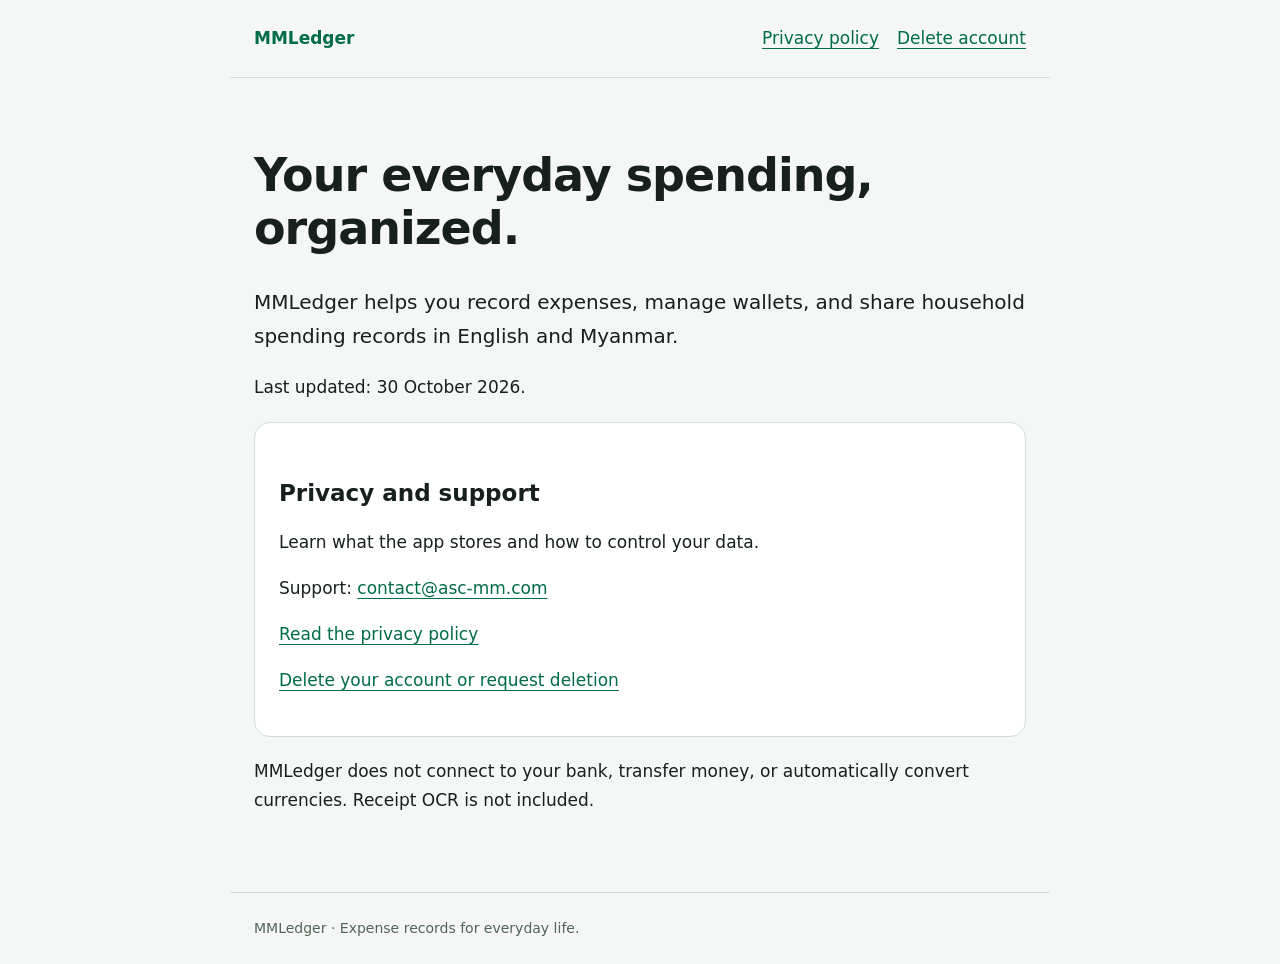
==== index.html @ f9d49311 "Publish MMLedger support, privacy and account deletion pages" ====
<!doctype html>
<html lang="en">
<head>
<meta charset="utf-8">
<meta name="viewport" content="width=device-width,initial-scale=1">
<meta name="description" content="MMLedger privacy, support, and account-deletion information.">
<title>Support — MMLedger</title>
<link rel="stylesheet" href="style.css">
</head>
<body>
<header>
<a class="brand" href="index.html">MMLedger</a>
<nav aria-label="Main navigation">
<a href="privacy.html">Privacy policy</a>
<a href="delete-account.html">Delete account</a>
</nav>
</header>
<main>
<h1>Your everyday spending, organized.</h1>
<p class="intro">MMLedger helps you record expenses, manage wallets, and share household spending records in English and Myanmar.</p>
<p>Last updated: 30 October 2026.</p>
<section class="card">
<h2>Privacy and support</h2>
<p>Learn what the app stores and how to control your data.</p>
<p>Support: <a href="mailto:contact@asc-mm.com">contact@asc-mm.com</a></p>
<p>
<a href="privacy.html">Read the privacy policy</a>
</p>
<p>
<a href="delete-account.html">Delete your account or request deletion</a>
</p>
</section>
<p>MMLedger does not connect to your bank, transfer money, or automatically convert currencies. Receipt OCR is not included.</p>
</main>
<footer>MMLedger · Expense records for everyday life.</footer>
</body>
</html>
---- style.css ----
*{box-sizing:border-box}body{margin:0;background:#f4f7f5;color:#17201c;font:17px/1.7 system-ui,-apple-system,sans-serif}header,main,footer{max-width:820px;margin:auto;padding:24px}header{display:flex;justify-content:space-between;gap:24px;border-bottom:1px solid #d2ddd6}a{color:#006c49;text-underline-offset:4px}nav{display:flex;gap:18px;flex-wrap:wrap}.brand{font-weight:800;text-decoration:none}main{padding-top:40px;padding-bottom:60px}h1{font-size:clamp(32px,6vw,46px);line-height:1.15;letter-spacing:-1px}h2{font-size:23px;margin-top:32px;line-height:1.3}.intro{font-size:20px}.notice{padding:16px 20px;background:#fff4d6;border-left:4px solid #a66b00;border-radius:8px}.card{padding:24px;margin:20px 0;background:white;border:1px solid #d2ddd6;border-radius:16px}footer{border-top:1px solid #d2ddd6;font-size:14px;color:#53645a}button{font:inherit;padding:12px 20px;border-radius:10px;border:0;background:#006c49;color:white}button:disabled{opacity:.6}li{margin:8px 0}@media(max-width:540px){header{flex-direction:column;gap:10px}main{padding-top:24px}}
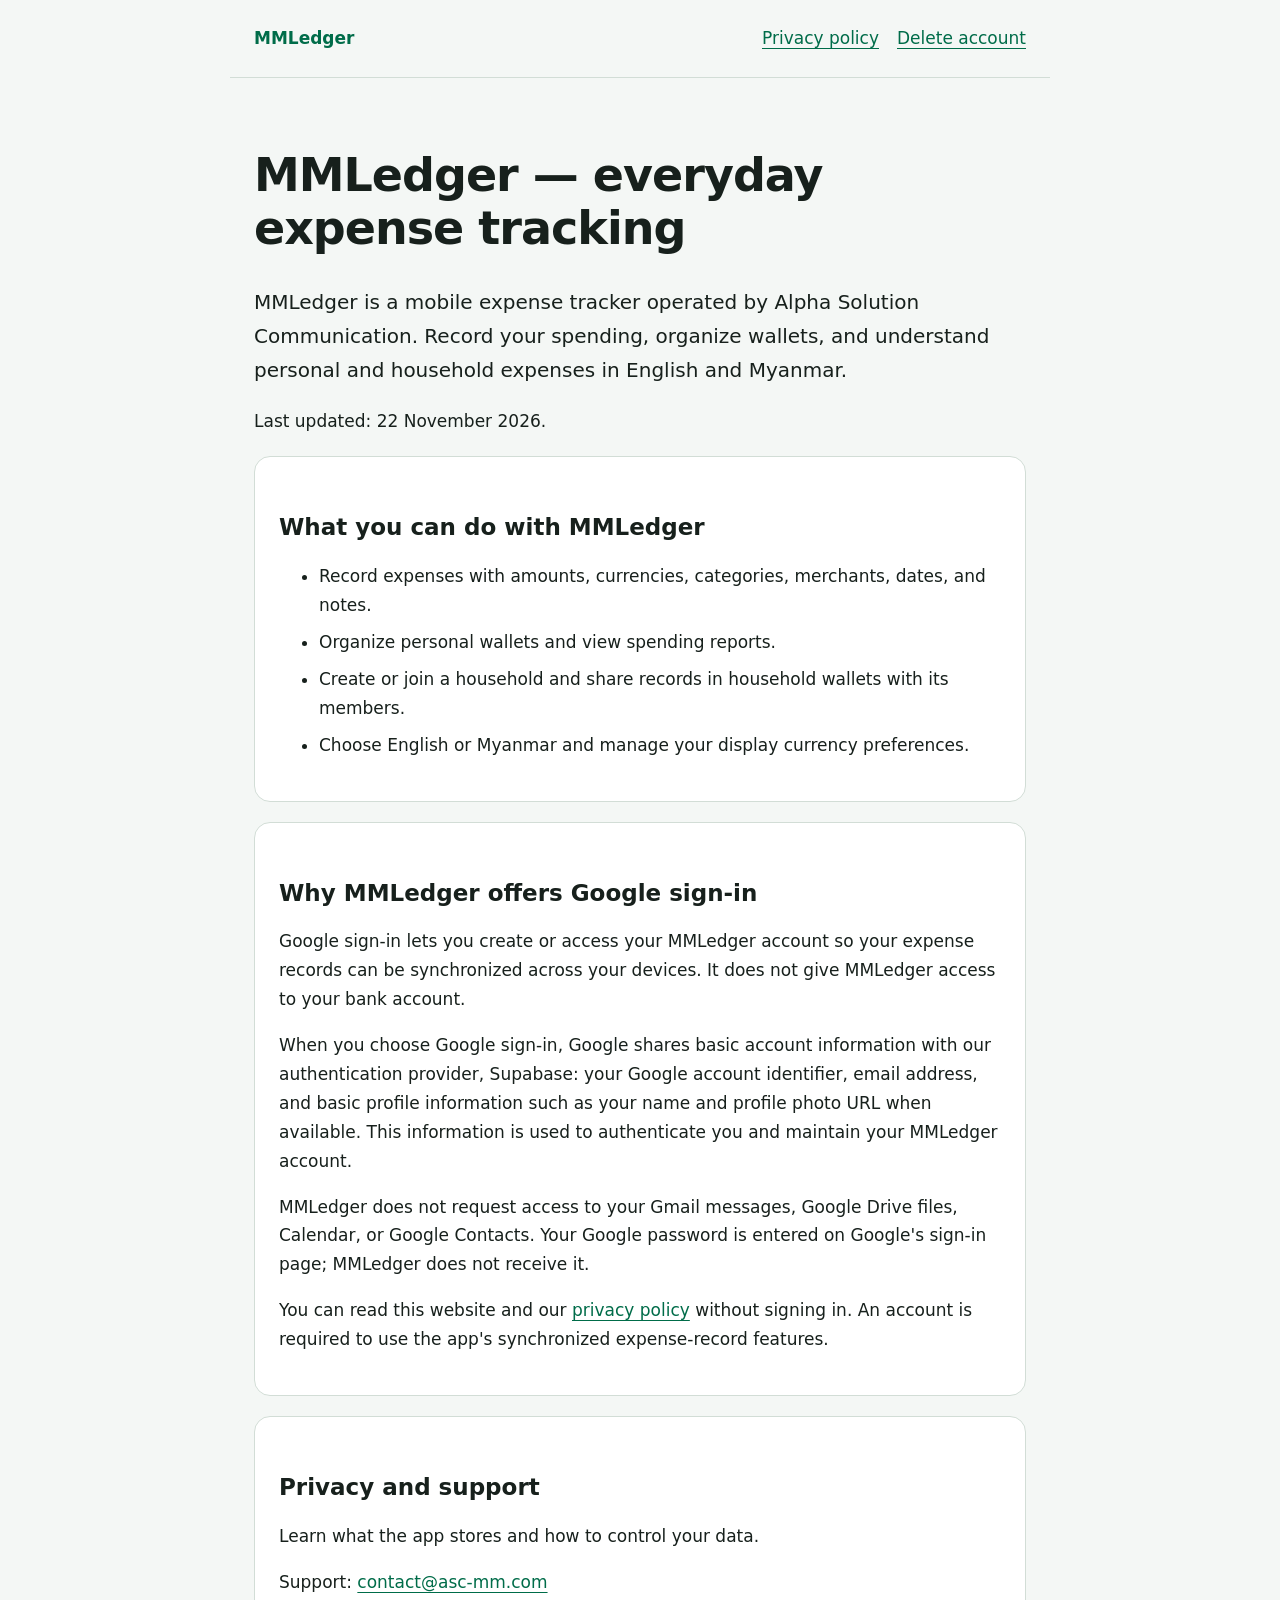
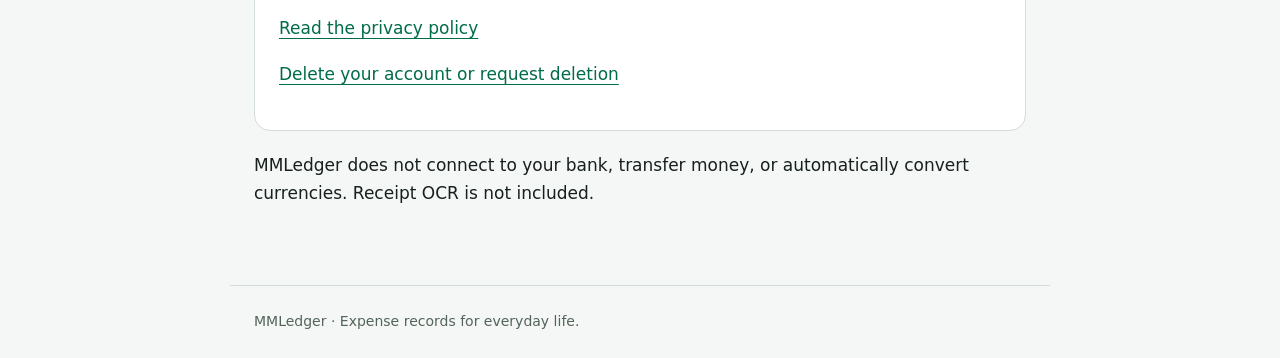
==== commit a25c07ab: "Clarify MMLedger features and Google sign-in purpose for OAuth review" ====
--- a/index.html
+++ b/index.html
@@ -2,9 +2,10 @@
 <html lang="en">
 <head>
 <meta charset="utf-8">
+<meta name="google-site-verification" content="LPqywoXiDWY5h3YkhmbbWKwtJi4KrTmILrT2rCIjcKI" />
 <meta name="viewport" content="width=device-width,initial-scale=1">
 <meta name="description" content="MMLedger privacy, support, and account-deletion information.">
-<title>Support — MMLedger</title>
+<title>MMLedger — Expense tracking, privacy and support</title>
 <link rel="stylesheet" href="style.css">
 </head>
 <body>
@@ -16,9 +17,25 @@
 </nav>
 </header>
 <main>
-<h1>Your everyday spending, organized.</h1>
-<p class="intro">MMLedger helps you record expenses, manage wallets, and share household spending records in English and Myanmar.</p>
-<p>Last updated: 30 October 2026.</p>
+<h1>MMLedger — everyday expense tracking</h1>
+<p class="intro">MMLedger is a mobile expense tracker operated by Alpha Solution Communication. Record your spending, organize wallets, and understand personal and household expenses in English and Myanmar.</p>
+<p>Last updated: 22 November 2026.</p>
+<section class="card">
+<h2>What you can do with MMLedger</h2>
+<ul>
+<li>Record expenses with amounts, currencies, categories, merchants, dates, and notes.</li>
+<li>Organize personal wallets and view spending reports.</li>
+<li>Create or join a household and share records in household wallets with its members.</li>
+<li>Choose English or Myanmar and manage your display currency preferences.</li>
+</ul>
+</section>
+<section class="card">
+<h2>Why MMLedger offers Google sign-in</h2>
+<p>Google sign-in lets you create or access your MMLedger account so your expense records can be synchronized across your devices. It does not give MMLedger access to your bank account.</p>
+<p>When you choose Google sign-in, Google shares basic account information with our authentication provider, Supabase: your Google account identifier, email address, and basic profile information such as your name and profile photo URL when available. This information is used to authenticate you and maintain your MMLedger account.</p>
+<p>MMLedger does not request access to your Gmail messages, Google Drive files, Calendar, or Google Contacts. Your Google password is entered on Google's sign-in page; MMLedger does not receive it.</p>
+<p>You can read this website and our <a href="privacy.html">privacy policy</a> without signing in. An account is required to use the app's synchronized expense-record features.</p>
+</section>
 <section class="card">
 <h2>Privacy and support</h2>
 <p>Learn what the app stores and how to control your data.</p>
